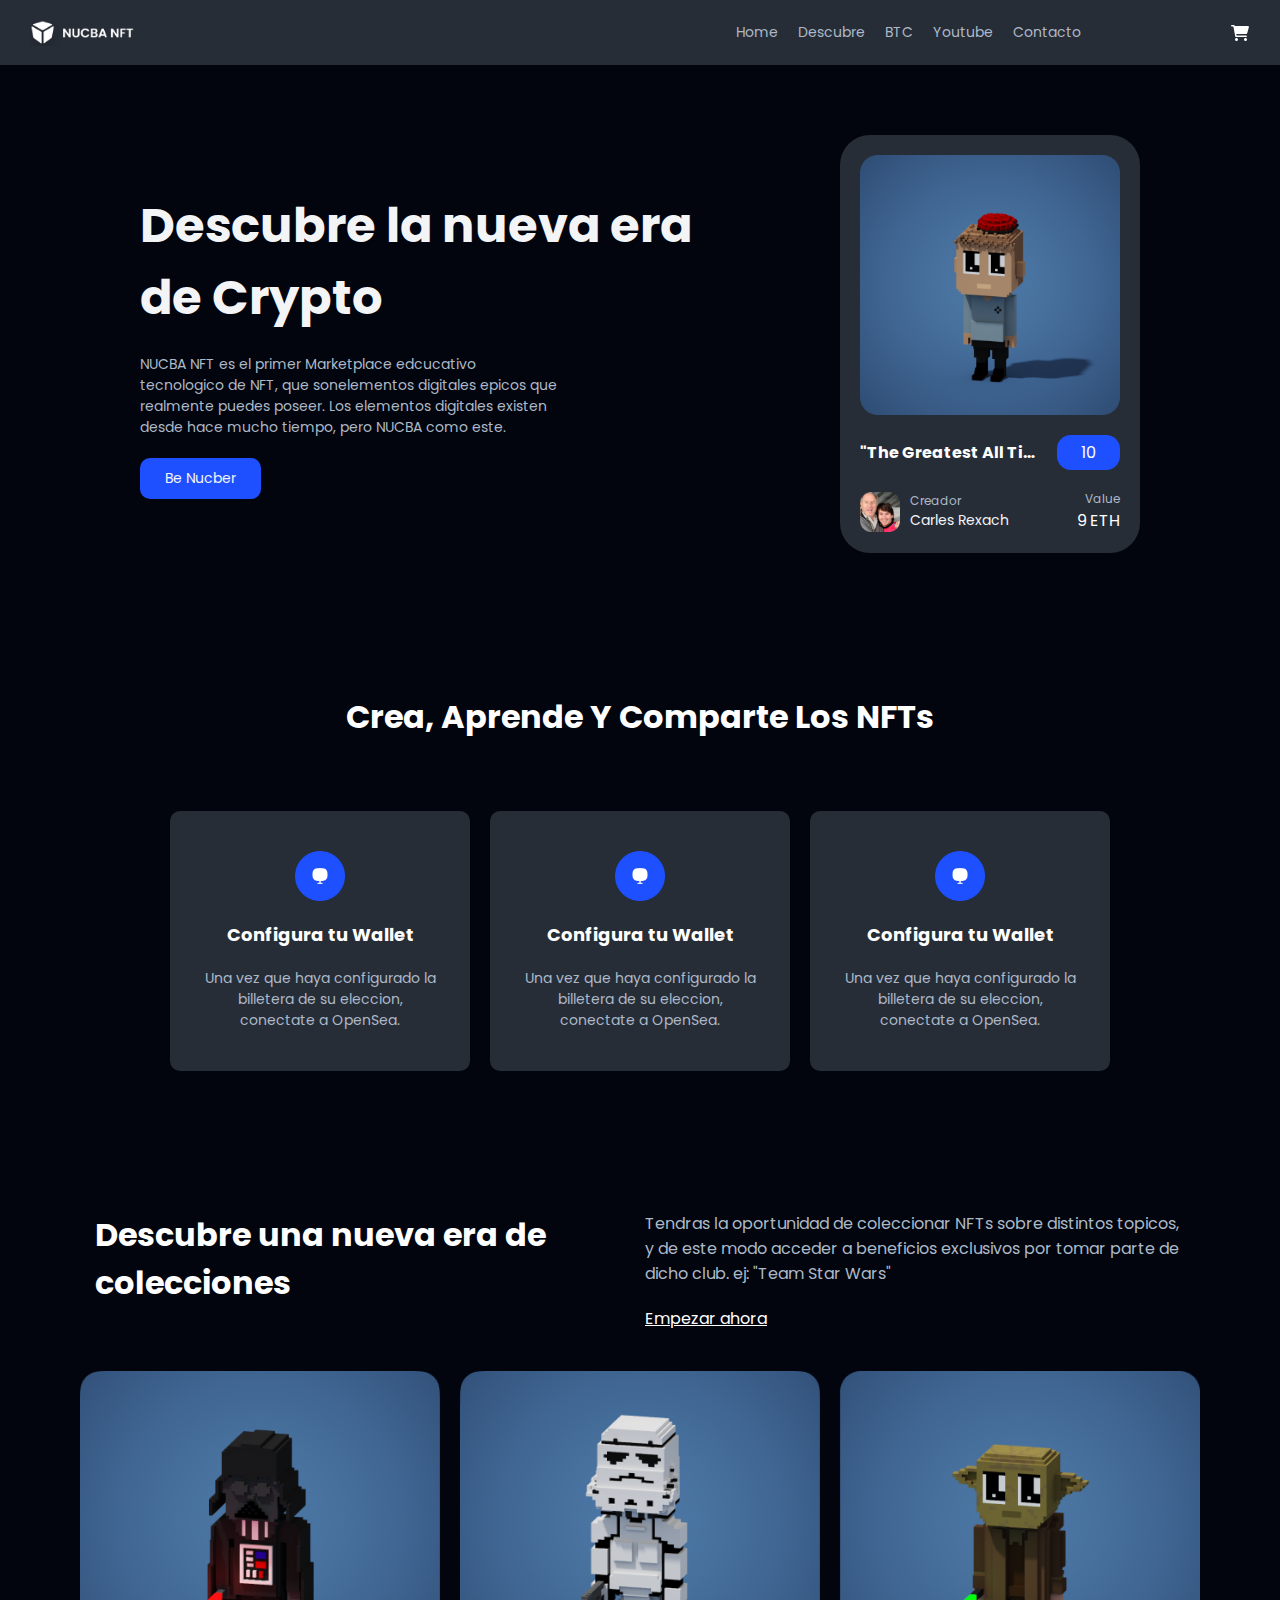
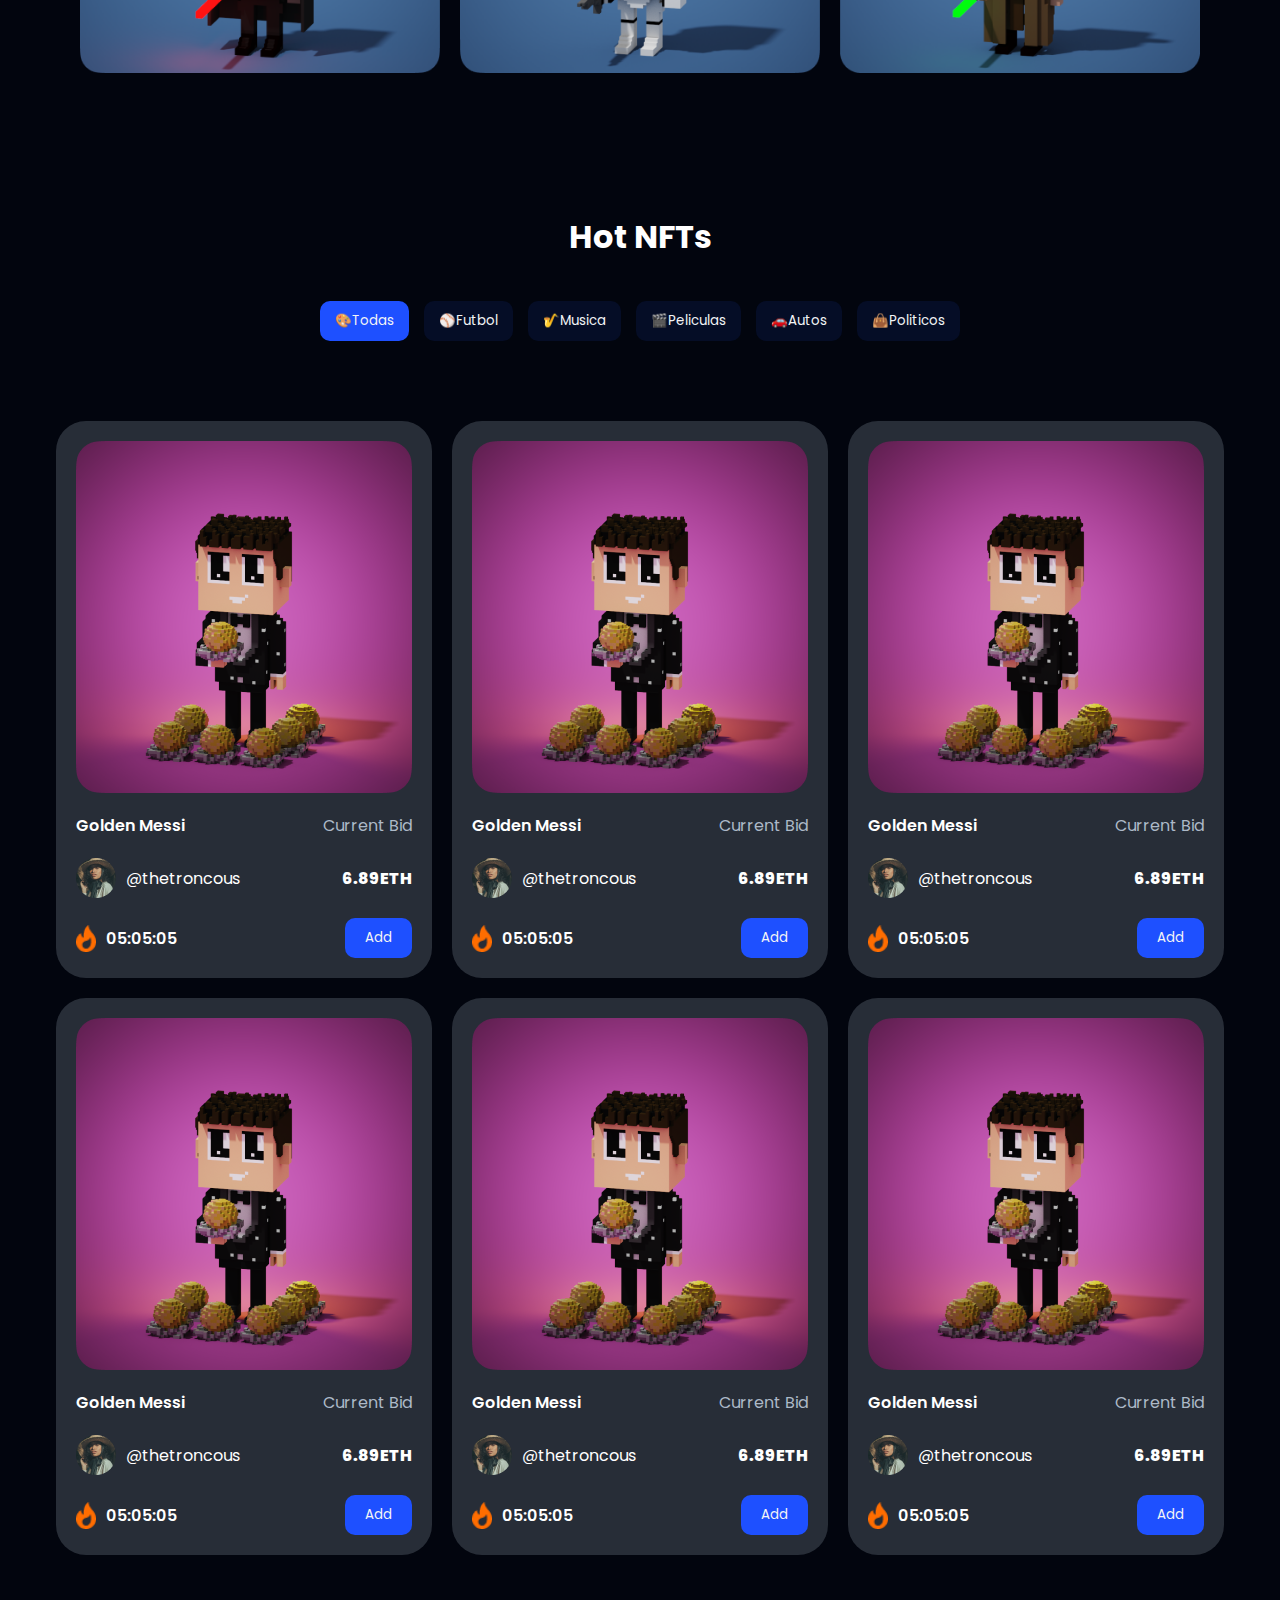
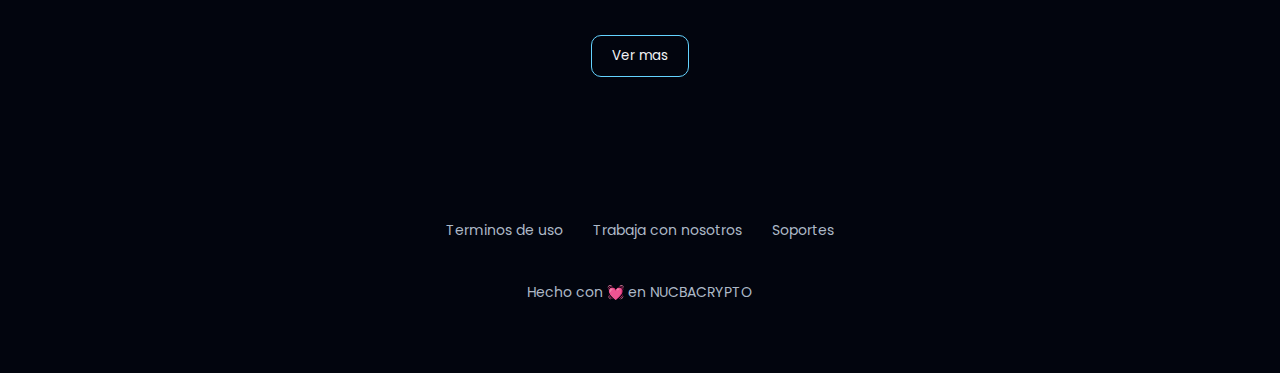
==== index.html @ 3086d687 "nucba nft" ====
<!DOCTYPE html>
<html lang="en">
  <head>
    <meta charset="UTF-8" />
    <meta name="viewport" content="width=device-width, initial-scale=1.0" />
    <title>Nucba NFT</title>
    <link rel="stylesheet" href="./assets/style.css" />
  </head>
  <body>
    <header>
      <img src="./assets/img/logo.png" alt="logo" class="logo" />
      <nav class="navbar">
        <ul class="navbar-list">
          <li href="#">Home</li>
          <li href="#">Descubre</li>
          <li href="#">BTC</li>
          <li href="#">Youtube</li>
          <li href="#">Contacto</li>
        </ul>
        <img src="./assets/img/cart-icon.svg" alt="carrito" class="cart-icon" />
      </nav>
    </header>
    <main>
      <!-- hero / portada -->
      <section id="hero">
        <div class="hero-info">
          <h1>Descubre la nueva era de Crypto</h1>
          <p>
            NUCBA NFT es el primer Marketplace edcucativo tecnologico de NFT,
            que sonelementos digitales epicos que realmente puedes poseer. Los
            elementos digitales existen desde hace mucho tiempo, pero
            <span>Nucba</span> como este.
          </p>
          <a href="#">Be Nucber</a>
        </div>
        <div class="hero-card">
          <img src="./assets/img/hero/hero-card.png" alt="herocart" />
          <div class="hero-card-info">
            <!-- Top -->
            <div class="hero-card-top">
              <h3>"The Greatest All Time"</h3>
              <span>10</span>
            </div>
            <!-- Bot -->
            <div class="hero-card-bottom">
              <!-- creador -->
              <div class="hero-card-creator">
                <img
                  src="./assets/img/hero/creator.png"
                  alt="imagen del usuario"
                />
                <div class="creator-info">
                  <p class="creator-title">Creador</p>
                  <p class="creator-name">Carles Rexach</p>
                </div>
              </div>
              <!-- precio -->
              <div class="hero-card-price">
                <p>Value</p>
                <span>9 ETH</span>
              </div>
            </div>
          </div>
        </div>
      </section>
      <!-- Section Info -->
      <section id="info">
        <h2><span>Crea, Aprende Y Comparte Los NFTs</span></h2>
        <div class="info-cards-container">
          <div class="info-card">
            <img src="./assets/img/info/info-icon.png" alt="Icono NFT" />
            <h3>Configura tu Wallet</h3>
            <p>
              Una vez que haya configurado la billetera de su eleccion,
              conectate a OpenSea.
            </p>
          </div>
          <div class="info-card">
            <img src="./assets/img/info/info-icon.png" alt="Icono NFT" />
            <h3>Configura tu Wallet</h3>
            <p>
              Una vez que haya configurado la billetera de su eleccion,
              conectate a OpenSea.
            </p>
          </div>
          <div class="info-card">
            <img src="./assets/img/info/info-icon.png" alt="Icono NFT" />
            <h3>Configura tu Wallet</h3>
            <p>
              Una vez que haya configurado la billetera de su eleccion,
              conectate a OpenSea.
            </p>
          </div>
        </div>
      </section>
      <!-- Section Dicover -->
      <section id="discover">
        <div class="discover-info">
          <h2>Descubre una nueva era de colecciones</h2>

          <div class="discover-text">
            <p>
              Tendras la oportunidad de coleccionar NFTs sobre distintos
              topicos, y de este modo acceder a beneficios exclusivos por tomar
              parte de dicho club. ej: "Team Star Wars"
            </p>
            <a href="#">Empezar ahora</a>
          </div>
        </div>
        <!-- contenedor 2 imagenes -->
        <div class="discover-cards">
          <img src="./assets/img/discover/darth-vader.png" alt="vader" />
          <img src="./assets/img/discover/trooper.png" alt="trooper" />
          <img src="./assets/img/discover/yoda.png" alt="yoda" />
        </div>
      </section>
      <!-- section productss -->
      <section id="products">
        <h2>Hot NFTs</h2>
        <!-- categorias -->
        <div class="categories">
          <button class="category active">🎨Todas</button>
          <button class="category">⚾Futbol</button>
          <button class="category">🎷Musica</button>
          <button class="category">🎬Peliculas</button>
          <button class="category">🚗Autos</button>
          <button class="category">👜Politicos</button>
        </div>
        <!-- products -->

        <div class="products-container">
          <!-- product 1 -->

          <div class="product">
            <img src="./assets/img/products/goldenmessi.png" alt="messi" />
            <div class="products-info">
              <!-- top -->

              <div class="product-top">
                <h3>Golden Messi</h3>
                <p>Current Bid</p>
              </div>
              <!-- mid -->

              <div class="product-mid">
                <div class="product-user">
                  <img src="./assets/img/user.png" alt="Usuario" />
                  <p>@thetroncous</p>
                </div>
                <p class="price">6.89ETH</p>
              </div>
              <!-- bot -->

              <div class="product-bot">
                <div class="offer-time">
                  <img src="./assets/img/fire.png" alt="" />
                  <p>05:05:05</p>
                </div>
                <button class="btn-add">Add</button>
              </div>
            </div>
          </div>
          <!-- product 2 -->

          <div class="product">
            <img src="./assets/img/products/goldenmessi.png" alt="messi" />
            <div class="products-info">
              <!-- top -->

              <div class="product-top">
                <h3>Golden Messi</h3>
                <p>Current Bid</p>
              </div>
              <!-- mid -->

              <div class="product-mid">
                <div class="product-user">
                  <img src="./assets/img/user.png" alt="Usuario" />
                  <p>@thetroncous</p>
                </div>
                <p class="price">6.89ETH</p>
              </div>
              <!-- bot -->

              <div class="product-bot">
                <div class="offer-time">
                  <img src="./assets/img/fire.png" alt="" />
                  <p>05:05:05</p>
                </div>
                <button class="btn-add">Add</button>
              </div>
            </div>
          </div>
          <!-- product 3 -->

          <div class="product">
            <img src="./assets/img/products/goldenmessi.png" alt="messi" />
            <div class="products-info">
              <!-- top -->

              <div class="product-top">
                <h3>Golden Messi</h3>
                <p>Current Bid</p>
              </div>
              <!-- mid -->

              <div class="product-mid">
                <div class="product-user">
                  <img src="./assets/img/user.png" alt="Usuario" />
                  <p>@thetroncous</p>
                </div>
                <p class="price">6.89ETH</p>
              </div>
              <!-- bot -->

              <div class="product-bot">
                <div class="offer-time">
                  <img src="./assets/img/fire.png" alt="" />
                  <p>05:05:05</p>
                </div>
                <button class="btn-add">Add</button>
              </div>
            </div>
          </div>
          <!-- product 4 -->

          <div class="product">
            <img src="./assets/img/products/goldenmessi.png" alt="messi" />
            <div class="products-info">
              <!-- top -->

              <div class="product-top">
                <h3>Golden Messi</h3>
                <p>Current Bid</p>
              </div>
              <!-- mid -->

              <div class="product-mid">
                <div class="product-user">
                  <img src="./assets/img/user.png" alt="Usuario" />
                  <p>@thetroncous</p>
                </div>
                <p class="price">6.89ETH</p>
              </div>
              <!-- bot -->

              <div class="product-bot">
                <div class="offer-time">
                  <img src="./assets/img/fire.png" alt="" />
                  <p>05:05:05</p>
                </div>
                <button class="btn-add">Add</button>
              </div>
            </div>
          </div>
          <!-- product 5 -->

          <div class="product">
            <img src="./assets/img/products/goldenmessi.png" alt="messi" />
            <div class="products-info">
              <!-- top -->

              <div class="product-top">
                <h3>Golden Messi</h3>
                <p>Current Bid</p>
              </div>
              <!-- mid -->

              <div class="product-mid">
                <div class="product-user">
                  <img src="./assets/img/user.png" alt="Usuario" />
                  <p>@thetroncous</p>
                </div>
                <p class="price">6.89ETH</p>
              </div>
              <!-- bot -->

              <div class="product-bot">
                <div class="offer-time">
                  <img src="./assets/img/fire.png" alt="" />
                  <p>05:05:05</p>
                </div>
                <button class="btn-add">Add</button>
              </div>
            </div>
          </div>
          <!-- product 6 -->

          <div class="product">
            <img src="./assets/img/products/goldenmessi.png" alt="messi" />
            <div class="products-info">
              <!-- top -->

              <div class="product-top">
                <h3>Golden Messi</h3>
                <p>Current Bid</p>
              </div>
              <!-- mid -->

              <div class="product-mid">
                <div class="product-user">
                  <img src="./assets/img/user.png" alt="Usuario" />
                  <p>@thetroncous</p>
                </div>
                <p class="price">6.89ETH</p>
              </div>
              <!-- bot -->

              <div class="product-bot">
                <div class="offer-time">
                  <img src="./assets/img/fire.png" alt="" />
                  <p>05:05:05</p>
                </div>
                <button class="btn-add">Add</button>
              </div>
            </div>
          </div>
        </div>
        <button class="btn-more">Ver mas</button>
      </section>
    </main>
    <!-- ===================FOOTER============== -->
    <footer>
      <ul class="footer-links">
        <li><a href="#">Terminos de uso</a></li>
        <li><a href="#">Trabaja con nosotros</a></li>
        <li><a href="#">Soportes</a></li>
      </ul>
      <p>Hecho con 💓 en <span>NUCBACRYPTO</span></p>
    </footer>
  </body>
</html>
---- assets/style.css ----
@import url("https://fonts.googleapis.com/css2?family=Poppins:ital,wght@0,100;0,200;0,300;0,400;0,500;0,600;0,700;0,800;0,900;1,100;1,200;1,300;1,400;1,500;1,600;1,700;1,800;1,900&display=swap");
/* Variables */
:root {
  --background: #02050e;
  --primary: #1e50ff;
  --secondary: #272d37;
  --btn-bg: #050d26;
  --bg-white: #fff;
  --bg-electric: #f0fbff;
  --nav-bg: #0f1525;

  /* text color */
  --text-gray: #adb9c7;
  --tex-white: #f3f4f6;

  /* decoration */
  --fire: #ff6d00;
  --electric: #64d3ff;
}
* {
  margin: 0;
  padding: 0;
  box-sizing: border-box;
  list-style: none;
  text-decoration: none;
  font-family: "Poppins", sans-serif;
  /* debugger */
  /* border: 1px solid red; */
}
/* Header */
header {
  background: var(--secondary);
  display: flex;
  justify-content: space-between;
  align-items: center;
  padding: 0 30px;
  height: 65px;
}

.navbar {
  display: flex;
  align-items: center;
  justify-content: center;
}

.navbar-list {
  display: flex;
  align-items: center;
  justify-content: center;
}

.logo {
  height: 40%;
}

.navbar {
  gap: 150px;
}

.navbar-list {
  gap: 20px;
}
.navbar-list {
  color: var(--text-gray);
  font-size: 14px;
}

/* Main */
main {
  display: flex;
  flex-direction: column;
  align-items: center;
  justify-content: center;
  background: var(--background);
  color: white;
}

/* Hero */
#hero {
  max-width: 1200px;
  display: flex;
  justify-content: center;
  align-items: center;
  gap: 100px;
  padding: 70px 0;
}

.hero-info {
  display: flex;
  flex-direction: column;
  align-items: flex-start;
  gap: 20px;
  width: 50%;
}

.hero-info h1 {
  font-size: 48px;
  font-weight: 800px;
  color: var(--tex-white);
}

.hero-info p {
  font-size: 14px;
  width: 70%;
  color: var(--text-gray);
}

.hero-info span {
  font-weight: 800px;
  text-transform: uppercase;
}

.hero-info a {
  background: var(--primary);
  color: var(--tex-white);
  border-radius: 10px;
  padding: 10px 25px;
  font-size: 14px;
}

/* card */
.hero-card {
  background: var(--secondary);
  padding: 20px;
  border-radius: 30px;
  display: flex;
  flex-direction: column;
  gap: 20px;
  width: 300px;
}

.hero-card-info {
  display: flex;
  flex-direction: column;
  gap: 20px;
}

.hero-card-top {
  display: flex;
  align-items: center;
  gap: 10px;
}

.hero-card-top h3 {
  white-space: nowrap;
  text-overflow: ellipsis;
  overflow: hidden;
  font-size: 16px;
}

.hero-card-top span {
  background: var(--primary);
  padding: 5px 24px;
  border-radius: 14px;
}

.hero-card-bottom {
  display: flex;
  justify-content: space-between;
}

.hero-card-creator {
  display: flex;
  align-items: center;
  gap: 10px;
}

.hero-card-creator img {
  height: 40px;
}

.creator-title {
  color: var(--text-gray);
  font-size: 12px;
}

.hero-card-price p {
  color: var(--text-gray);
  font-size: 12px;
}
.creator-name {
  color: var(--tex-white);
  font-size: 14px;
}

.hero-card-price {
  display: flex;
  flex-direction: column;
  align-items: flex-end;
}

.hero-card-price span {
  font-weight: 700px;
  font-size: 16px;
}

/* ======================INFO SECTION============================== */

#info {
  max-width: 1200px;
  padding: 70px 0;
  display: flex;
  flex-direction: column;
  justify-content: center;
  align-items: center;
  gap: 70px;
  /* border: 1px solid green; */
}
#info h2 {
  font-size: 32px;
  font-weight: 800px;
}

.info-cards-container {
  display: flex;
  gap: 20px;
}

.info-card {
  background: var(--secondary);
  padding: 40px 30px;
  display: flex;
  flex-direction: column;
  align-items: center;
  justify-content: center;
  text-align: center;
  gap: 20px;
  border-radius: 10px;
  max-width: 300px;
}

.info-card img {
  width: 50px;
}

.info-card h3 {
  font-size: 18px;
  font-weight: 600px;
}

.info-card p {
  font-size: 14px;
  font-weight: 300px;
  color: var(--text-gray);
}

/* ==================DISCOVER SECTION=========== */

#discover {
  max-width: 1200px;
  /* border: 1px solid blue; */
  padding: 70px 0;
}

.discover-info {
  display: flex;
  justify-content: center;
  gap: 10px;
}

.discover-info h2 {
  width: 45%;
  font-size: 32px;
  font-weight: 800px;
}

.discover-text {
  width: 45%;
  display: flex;
  flex-direction: column;
  gap: 20px;
}

.discover-text p {
  font-weight: 300px;
  color: var(--text-gray);
}

.discover-text a {
  color: var(--text-white);
  text-decoration: underline;
  font-weight: 600px;
}

.discover-cards {
  display: flex;
  align-items: center;
  justify-content: center;
  gap: 20px;
  margin-top: 40px;
}

.discover-cards img {
  width: 30%;
}

/* ============================products sections======================= */

#products {
  max-width: 1200px;
  /* border: 1px solid blue; */
  display: flex;
  flex-direction: column;
  justify-content: center;
  align-items: center;
  gap: 40px;
  padding: 70px 0;
}

#products h2 {
  font-size: 32px;
  font-weight: 800px;
}

.categories {
  display: flex;
  gap: 15px;
  align-items: center;
  justify-content: center;
}

.category {
  background: var(--btn-bg);
  color: var(--tex-white);
  border: none;
  padding: 10px 15px;
  border-radius: 10px;
  cursor: pointer;
}

.active {
  background: var(--primary);
}

/* ===================products======================= */

.products-container {
  /* border: 1px solid orange; */
  display: flex;
  flex-wrap: wrap;
  justify-content: center;
  align-items: center;
  gap: 20px;
  padding: 40px 0;
}

.product {
  background: var(--secondary);
  padding: 20px;
  border-radius: 30px;
  display: flex;
  flex-direction: column;
  gap: 20px;
}

.products-info {
  /* background: blue; */
  display: flex;
  flex-direction: column;
  gap: 20px;
}

.product-top,
.product-mid,
.product-bot {
  display: flex;
  justify-content: space-between;
  align-items: center;
}

.product-top h3 {
  font-size: 16px;
  font-weight: 600;
}

.product-top p,
.prodcut-user p {
  font-weight: 400;
  color: var(--text-gray);
}

.product-user {
  display: flex;
  align-items: center;
  gap: 10px;
}

.product-mid .price {
  font-weight: 800;
}

.offer-time {
  display: flex;
  align-items: center;
  gap: 10px;
  font-weight: 600;
}

.offer-time img {
  width: 20px;
}

.btn-add {
  background: var(--primary);
  border: none;
  color: var(--tex-white);
  padding: 10px 20px;
  border-radius: 10px;
  cursor: pointer;
}

.btn-more {
  background: none;
  color: var(--tex-white);
  border: 1px solid var(--electric);
  padding: 10px 20px;
  border-radius: 10px;
  cursor: pointer;
}

/* =========================FOOTER==================== */

footer {
  background: var(--background);
  color: var(--text-white);
  display: flex;
  flex-direction: column;
  align-items: center;
  justify-content: center;
  gap: 40px;
  padding: 70px 0;
}

footer a,
footer p {
  color: var(--text-gray);
  font-weight: 300px;
  font-size: 14px;
}

.footer-links {
  display: flex;
  gap: 30px;
}

footer span {
  font-weight: 800px;
}
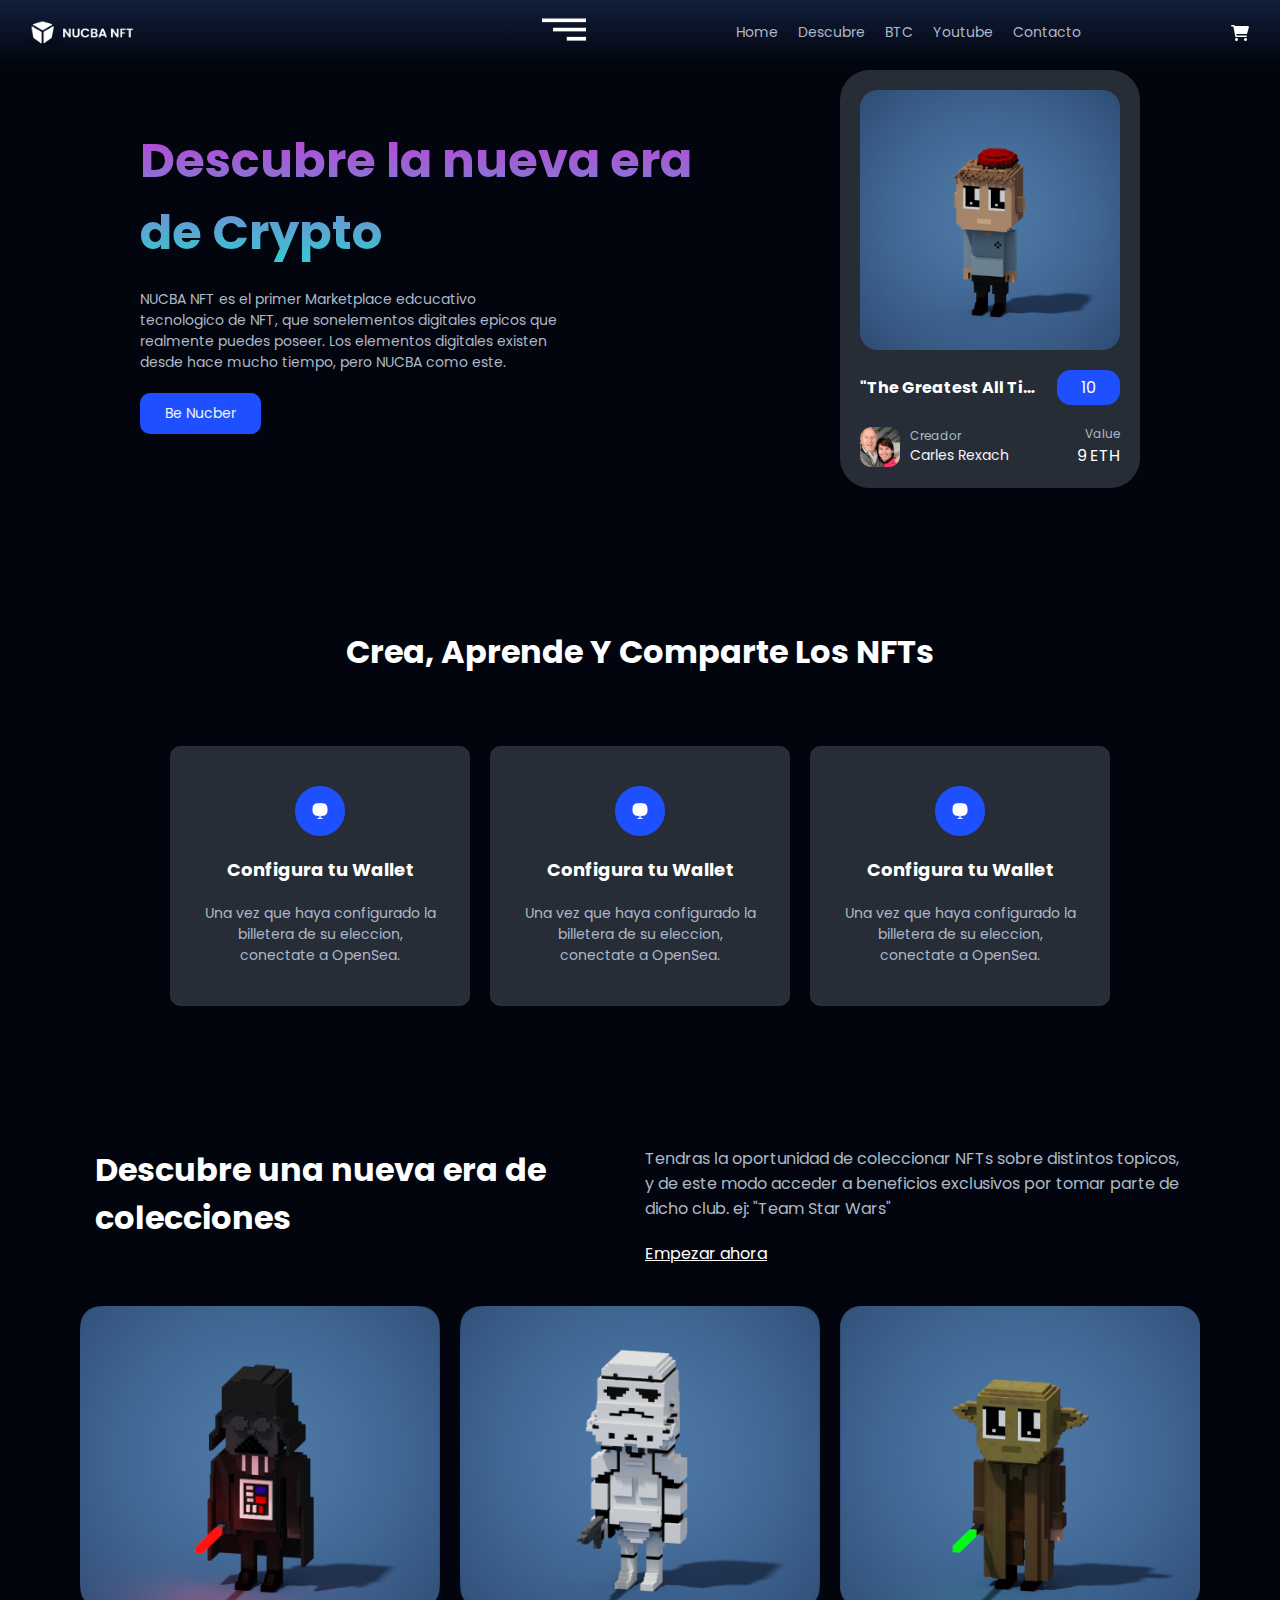
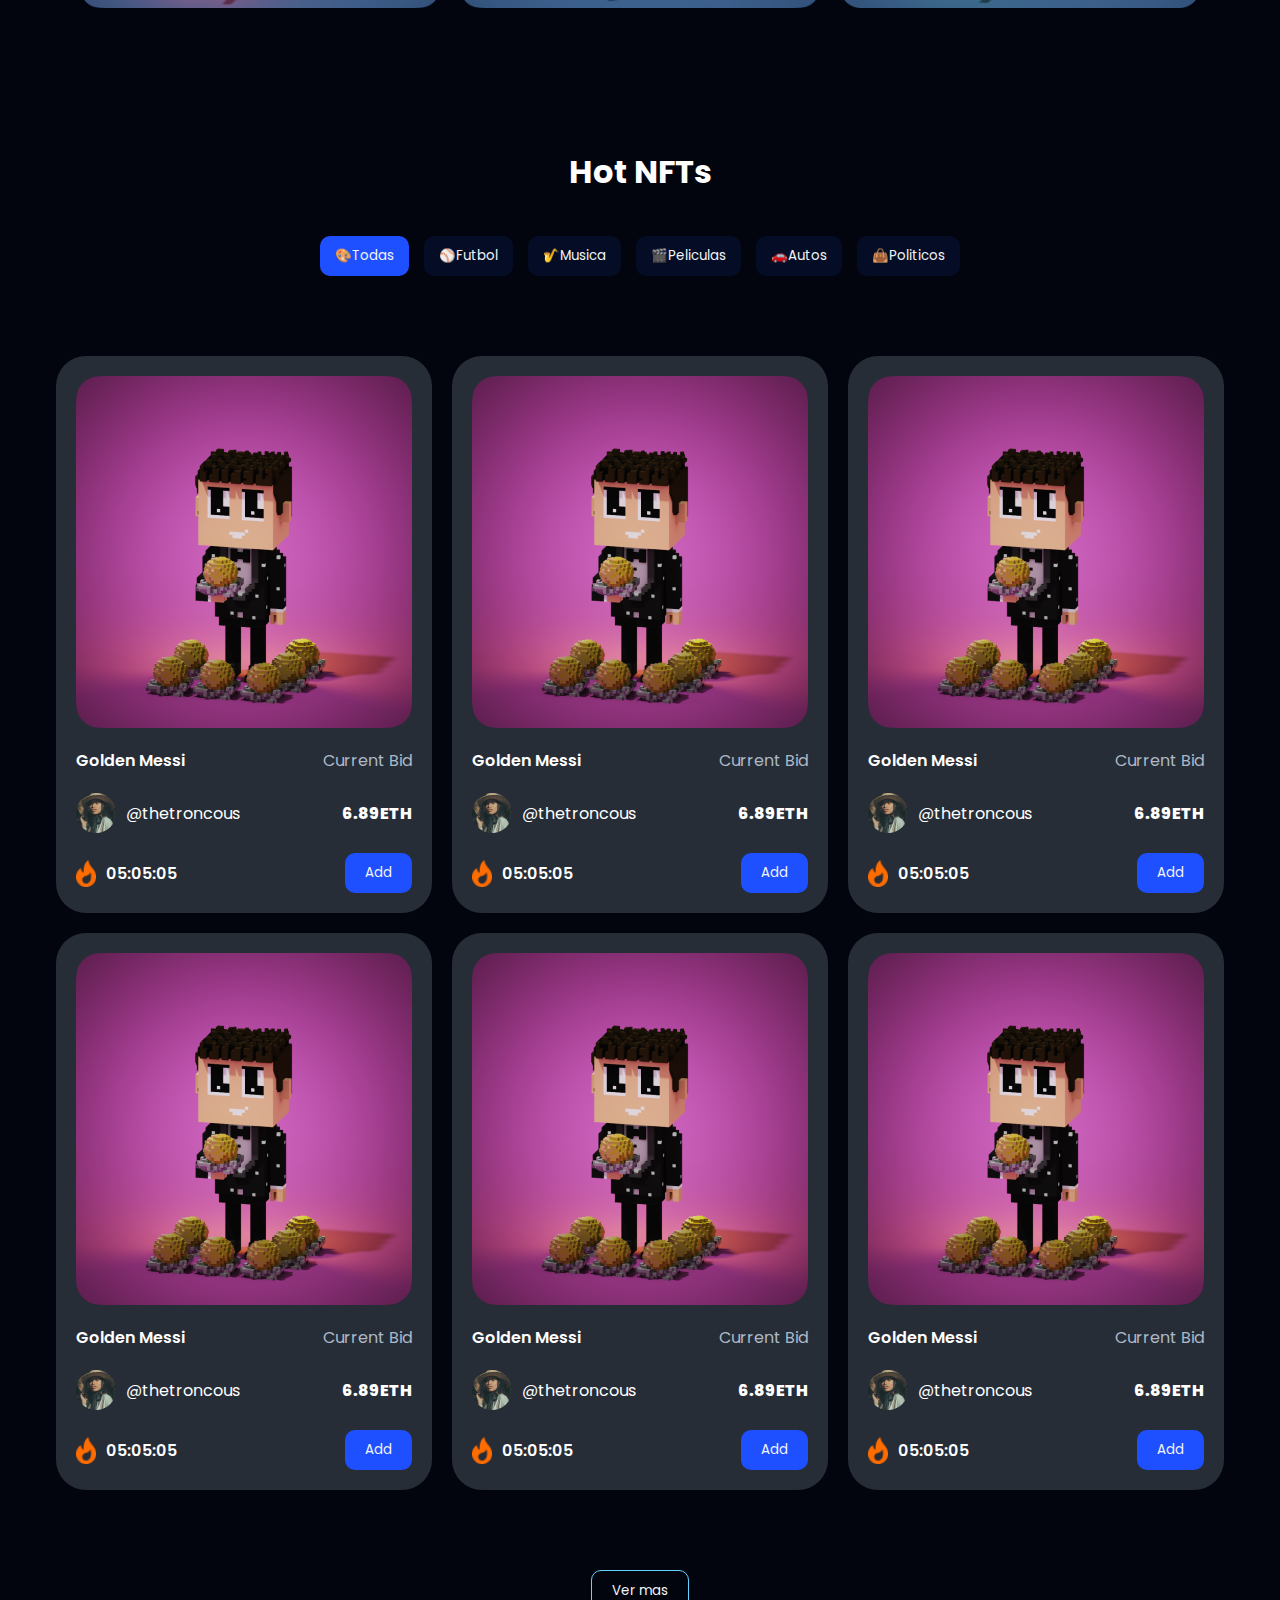
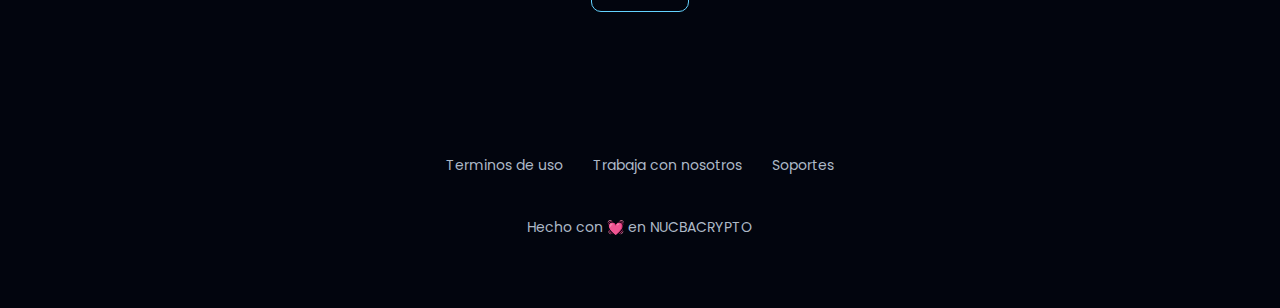
==== commit df1e266c: "elimine-navbar-a-menor-resolucion" ====
--- a/index.html
+++ b/index.html
@@ -9,7 +9,12 @@
   <body>
     <header>
       <img src="./assets/img/logo.png" alt="logo" class="logo" />
+
       <nav class="navbar">
+        <label for="menu-toggle" class="menu-label"
+          ><img src="./assets/img/menu.png" alt="" class="menu-icon"
+        /></label>
+        <input type="checkbox" id="menu-toggle" />
         <ul class="navbar-list">
           <li href="#">Home</li>
           <li href="#">Descubre</li>
--- a/assets/style.css
+++ b/assets/style.css
@@ -1,5 +1,6 @@
 @import url("https://fonts.googleapis.com/css2?family=Poppins:ital,wght@0,100;0,200;0,300;0,400;0,500;0,600;0,700;0,800;0,900;1,100;1,200;1,300;1,400;1,500;1,600;1,700;1,800;1,900&display=swap");
-/* Variables */
+
+/********************Variables*************************/
 :root {
   --background: #02050e;
   --primary: #1e50ff;
@@ -9,11 +10,11 @@
   --bg-electric: #f0fbff;
   --nav-bg: #0f1525;
 
-  /* text color */
+  /**********text color ******************/
   --text-gray: #adb9c7;
   --tex-white: #f3f4f6;
 
-  /* decoration */
+  /**************decoration************/
   --fire: #ff6d00;
   --electric: #64d3ff;
 }
@@ -27,9 +28,12 @@
   /* debugger */
   /* border: 1px solid red; */
 }
-/* Header */
+/* ===============Header========================= */
 header {
-  background: var(--secondary);
+  /* background: var(--secondary); */
+  background: linear-gradient(#121e3c, var(--background));
+  position: fixed;
+  width: 100%;
   display: flex;
   justify-content: space-between;
   align-items: center;
@@ -65,7 +69,7 @@
   font-size: 14px;
 }
 
-/* Main */
+/* ===============================================!!!!!!Main!!!!!!!!============================================= */
 main {
   display: flex;
   flex-direction: column;
@@ -75,7 +79,7 @@
   color: white;
 }
 
-/* Hero */
+/* =========================================Hero================================ */
 #hero {
   max-width: 1200px;
   display: flex;
@@ -96,7 +100,11 @@
 .hero-info h1 {
   font-size: 48px;
   font-weight: 800px;
-  color: var(--tex-white);
+  /* color: var(--tex-white); */
+  /* para aplicar gradiente al textooo */
+  background: linear-gradient(to top, #30cfd0, #c43ad6);
+  color: transparent;
+  background-clip: text;
 }
 
 .hero-info p {
@@ -118,7 +126,7 @@
   font-size: 14px;
 }
 
-/* card */
+/* ===============card================ */
 .hero-card {
   background: var(--secondary);
   padding: 20px;
@@ -244,7 +252,7 @@
   color: var(--text-gray);
 }
 
-/* ==================DISCOVER SECTION=========== */
+/* ==================DISCOVER SECTION======================= */
 
 #discover {
   max-width: 1200px;
@@ -294,7 +302,7 @@
   width: 30%;
 }
 
-/* ============================products sections======================= */
+/* ============================PRODUCTS SECTIONS======================= */
 
 #products {
   max-width: 1200px;
@@ -332,7 +340,7 @@
   background: var(--primary);
 }
 
-/* ===================products======================= */
+/* ===================PRODUCTS======================= */
 
 .products-container {
   /* border: 1px solid orange; */
@@ -446,3 +454,159 @@
 footer span {
   font-weight: 800px;
 }
+#menu-toggle {
+  display: none;
+}
+
+/* ######################################MEDIAQUERIES###################################### */
+@media (max-width: 992px) {
+  /* .hero-info * {
+    border: 1px solid red;
+  } */
+  /* *******************header*********** */
+  .navbar {
+    gap: 30px;
+  }
+
+  .navbar-list {
+    position: absolute;
+    top: 65px;
+    left: 5%;
+    right: 5%;
+    flex-direction: column;
+    width: 90%;
+    background: var(--nav-bg);
+    border: 2px solid var(--electric);
+    border-top: 0px;
+    border-radius: 0px 0px 15px 15px;
+    gap: 25px;
+    padding: 45px 0;
+    display: none;
+  }
+
+  .navbar-list a {
+    font-size: 1.2rem;
+  }
+
+  .menu-label {
+    display: flex;
+    order: 2;
+  }
+
+  .menu-label img {
+    width: 25px;
+    height: 20px;
+  }
+
+  /* La magia de chequear y que pase algo */
+
+  #menu-toggle:checked + .navbar-list {
+    display: flex;
+  }
+
+  .hero-info {
+    width: 100%;
+    text-align: center;
+    justify-content: center;
+    align-items: center;
+    gap: 40px;
+    padding-top: 70px;
+  }
+
+  .hero-info h1 {
+    max-width: 500px;
+  }
+
+  hero-info p {
+    max-width: 600px;
+  }
+
+  .hero-card {
+    display: none;
+  }
+
+  /* info */
+  .info-cards-container {
+    max-width: 90%;
+    flex-wrap: wrap;
+    justify-content: center;
+  }
+
+  /* discover */
+  .discover-info {
+    flex-direction: column;
+    align-items: center;
+    text-align: center;
+    gap: 40px;
+  }
+
+  .discover-text {
+    gap: 40px;
+  }
+
+  .discover-cards {
+    max-width: 90%;
+    flex-wrap: wrap;
+    justify-content: center;
+    margin: 0 auto;
+  }
+
+  .discover-cards img {
+    width: 35%;
+  }
+
+  /* productos */
+
+  .categories {
+    max-width: 390px;
+    flex-wrap: wrap;
+  }
+
+  .category {
+    width: 900px;
+  }
+
+  .products-container {
+    max-width: 900px;
+  }
+
+  .product {
+    max-width: 300px;
+  }
+}
+
+/* ####################Resolucion para celulares############################# */
+@media (max-width: 576px) {
+  .hero-info h1 {
+    font-size: 2rem;
+  }
+  .hero-info p {
+    font: 1rem;
+  }
+
+  #info h2 {
+    max-width: 80%;
+    text-align: center;
+  }
+
+  #discover h2 {
+    width: 100%;
+  }
+
+  .discover-text {
+    width: 80%;
+  }
+
+  .discover-cards {
+    flex-direction: column;
+  }
+
+  .discover-cards img {
+    width: 100%;
+  }
+
+  .footer-links {
+    flex-direction: column;
+    text-align: center;
+  }
+}
